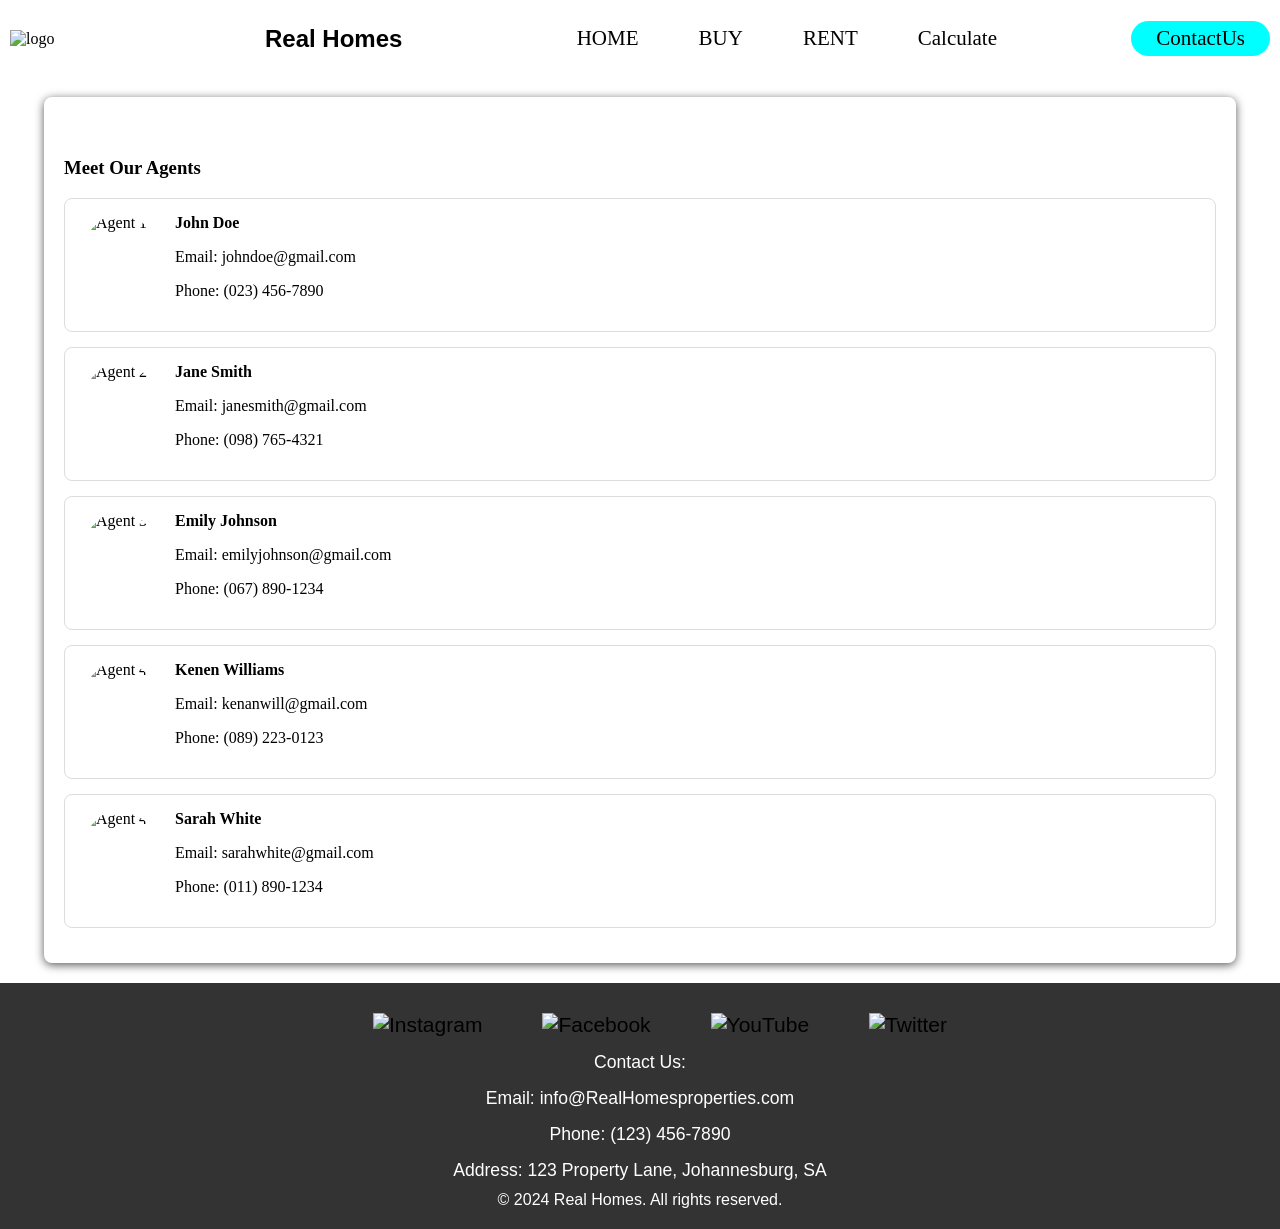
==== HTML/agent.html @ 38163c27 "initial commit my first publish" ====
<!DOCTYPE html>
<html lang="en">
<head>
    <meta charset="UTF-8">
    <meta name="viewport" content="width=device-width, initial-scale=1.0">
    <title>Real Homes</title>
    <style>
        /* General Styles */
        body {
            margin: 0;
            padding: 0;
            box-sizing: border-box;
            background-color: #fff;
            font-family: "my-font", serif;
            min-height: 100vh;
            display: flex;
            flex-direction: column;
        }


        header {
            background-color: white;
            padding: 10px;
        }

        nav {
            display: flex;
            justify-content: space-between;
            align-items: center;
            width: 100%;
        }

        .logo-container {
            display: flex;
            align-items: center; /* Aligns the logo and text vertically */
        }

        .logo-container img {
            margin-right: 15px; /* Adds space between the logo and text */
            width: 240px;
            height: auto;
        }

        .WP {
            font-family: 'Franklin Gothic Medium', 'Arial Narrow', Arial, sans-serif;
            font-size: 24px;
            font-weight: bold;
        }

        ul {
            display: flex;
            gap: 30px;
            list-style: none; /* Removes bullets */
        }

        ul li a {
            text-decoration: none;
            color: black;
            font-size: 21px;
            padding: 10px 15px;
        }

        ul li:hover a {
            text-shadow: 2px 2px 5px rgba(0, 0, 0, 0.3); /* Adds shadow on hover */
            color: rgb(0, 114, 114); /* Changes color on hover */
        }
        .signlogin {
            display: flex;
            gap: 40px;
            text-decoration: none;
        }
         a {
            text-decoration: none;
            color: black;
            font-size: 21px;
            padding: 10px 15px;
        }

        .sign, .login {
            background-color: aqua;
            padding: 5px 10px;
            border-radius: 20px;
            font-size: 20px;
            cursor: pointer;
        }

        .sign:hover {
            background-color: rgb(0, 114, 114);
            color: white;
        }
        /* Property Listings */
        .property-container {
            width: 90%;
            margin: 20px auto;
            background: white;
            border-radius: 8px;
            box-shadow: 0 2px 10px rgba(0, 0, 0, 0.658);
            padding: 20px;
        }


        .property-listings {
            display: flex;
            flex-direction: column;
            gap: 15px;
        }

        .property-card {
            display: flex;
            padding: 15px;
            border: 1px solid #ddd;
            border-radius: 8px;
            background-color: #fff;
            box-shadow: 0 2px 10px rgba(0, 0, 0, 0.05);
        }

        .property-card img {
            width: 150px;
            height: auto;
            margin-right: 15px;
            border-radius: 8px;
        }

        .property-card .details {
            flex: 1;
        }

        .property-card .price {
            font-size: 1.5em;
            color: #333;
            margin-bottom: 10px;
        }

        .agent-profiles {
            margin-top: 40px;
        }

        .agent-profile {
            display: flex;
            padding: 15px;
            border: 1px solid #ddd;
            border-radius: 8px;
            background-color: #fff;
            margin-bottom: 15px;
        }

        .agent-profile img {
            width: 80px;
            height: auto;
            border-radius: 50%; /* Makes the agent's image circular */
            margin-right: 15px;
        }

        footer {
            background-color: #333;
            color: white;
            text-align: center;
            padding: 20px;
            font-family: 'Arial', sans-serif;
            position: relative;
        }

        .social_icons {
            display: flex;
            justify-content: center;
            align-items: center;
            margin: 10px 0;
            flex-wrap: wrap;
        }

        footer p {
            color: white;
            margin-top: 15px;
            margin-bottom: 10px;
            font-size: 17.6px;
        }

 
    </style>
</head>
<body>
    <header>
        <nav>
            <div class="logo-container">
                <img src="logo.png" alt="logo">
                <div class="WP">Real Homes</div> 
            </div>
            <div class="navigator">
                <ul>
                    <li><a href="./HomePage.html">HOME</a></li>
                    <li><a href="./BuyPage.html">BUY</a></li>
                    <li><a href="./RentPage.html">RENT</a></li>        
                    <li><a href="./calculator.html">Calculate</a></li>
                </ul>
            </div>
            <div class="signlogin">
                <div class="sign"><a href="./contactUs.html">ContactUs</a></div> 
            </div>
        </nav>
    </header>

    <div class="property-container">

        <div class="agent-profiles">
            <h3>Meet Our Agents</h3>
            <div class="agent-profile">
                <img src="agent 1.jpeg" alt="Agent 1">
                <div class="details">
                    <strong>John Doe</strong><br>
                    <p>Email: johndoe@gmail.com</p>
                    <p>Phone: (023) 456-7890</p>
                </div>
            </div>
            <div class="agent-profile">
                <img src="agent 3.jpeg" alt="Agent 2">
                <div class="details">
                    <strong>Jane Smith</strong><br>
                    <p>Email: janesmith@gmail.com</p>
                    <p>Phone: (098) 765-4321</p>
                </div>
            </div>
            <div class="agent-profile">
                <img src="agent 2.jpeg" alt="Agent 3">
                <div class="details">
                    <strong>Emily Johnson</strong><br>
                    <p>Email: emilyjohnson@gmail.com</p>
                    <p>Phone: (067) 890-1234</p>
                </div>
            </div>
            <div class="agent-profile">
                <img src="agent 4.jpg" alt="Agent 4">
                <div class="details">
                    <strong>Kenen Williams</strong><br>
                    <p>Email: kenanwill@gmail.com</p>
                    <p>Phone: (089) 223-0123</p>
                </div>
            </div>
            <div class="agent-profile">
                <img src="agent 5.jpeg" alt="Agent 4">
                <div class="details">
                    <strong>Sarah White</strong><br>
                    <p>Email: sarahwhite@gmail.com</p>
                    <p>Phone: (011) 890-1234</p>
                </div>
            </div>
        </div>
    </div>

    <footer>
        <ul class="social_icons">
            <li><a href="https://instagram.com"><img src="instagram.png" width="30px" height="30px" alt="Instagram"></a></li>
            <li><a href="https://facebook.com"><img src="facebook.png" width="30px" height="30px" alt="Facebook"></a></li>
            <li><a href="https://youtube.com"><img src="Youtube.png" width="30px" height="30px" alt="YouTube"></a></li>
            <li><a href="https://twitter.com"><img src="x.png" width="30px" height="30px" alt="Twitter"></a></li>
        </ul>
        <div class="info">
            <p>Contact Us:</p>
            <p>Email: info@RealHomesproperties.com</p>
            <p>Phone: (123) 456-7890</p>
            <p>Address: 123 Property Lane, Johannesburg, SA</p>            
        </div>
        <div class="symbols">&#169; 2024 Real Homes. All rights reserved.</div>
    </footer>

    <script>
      
    </script>
</body>
</html>
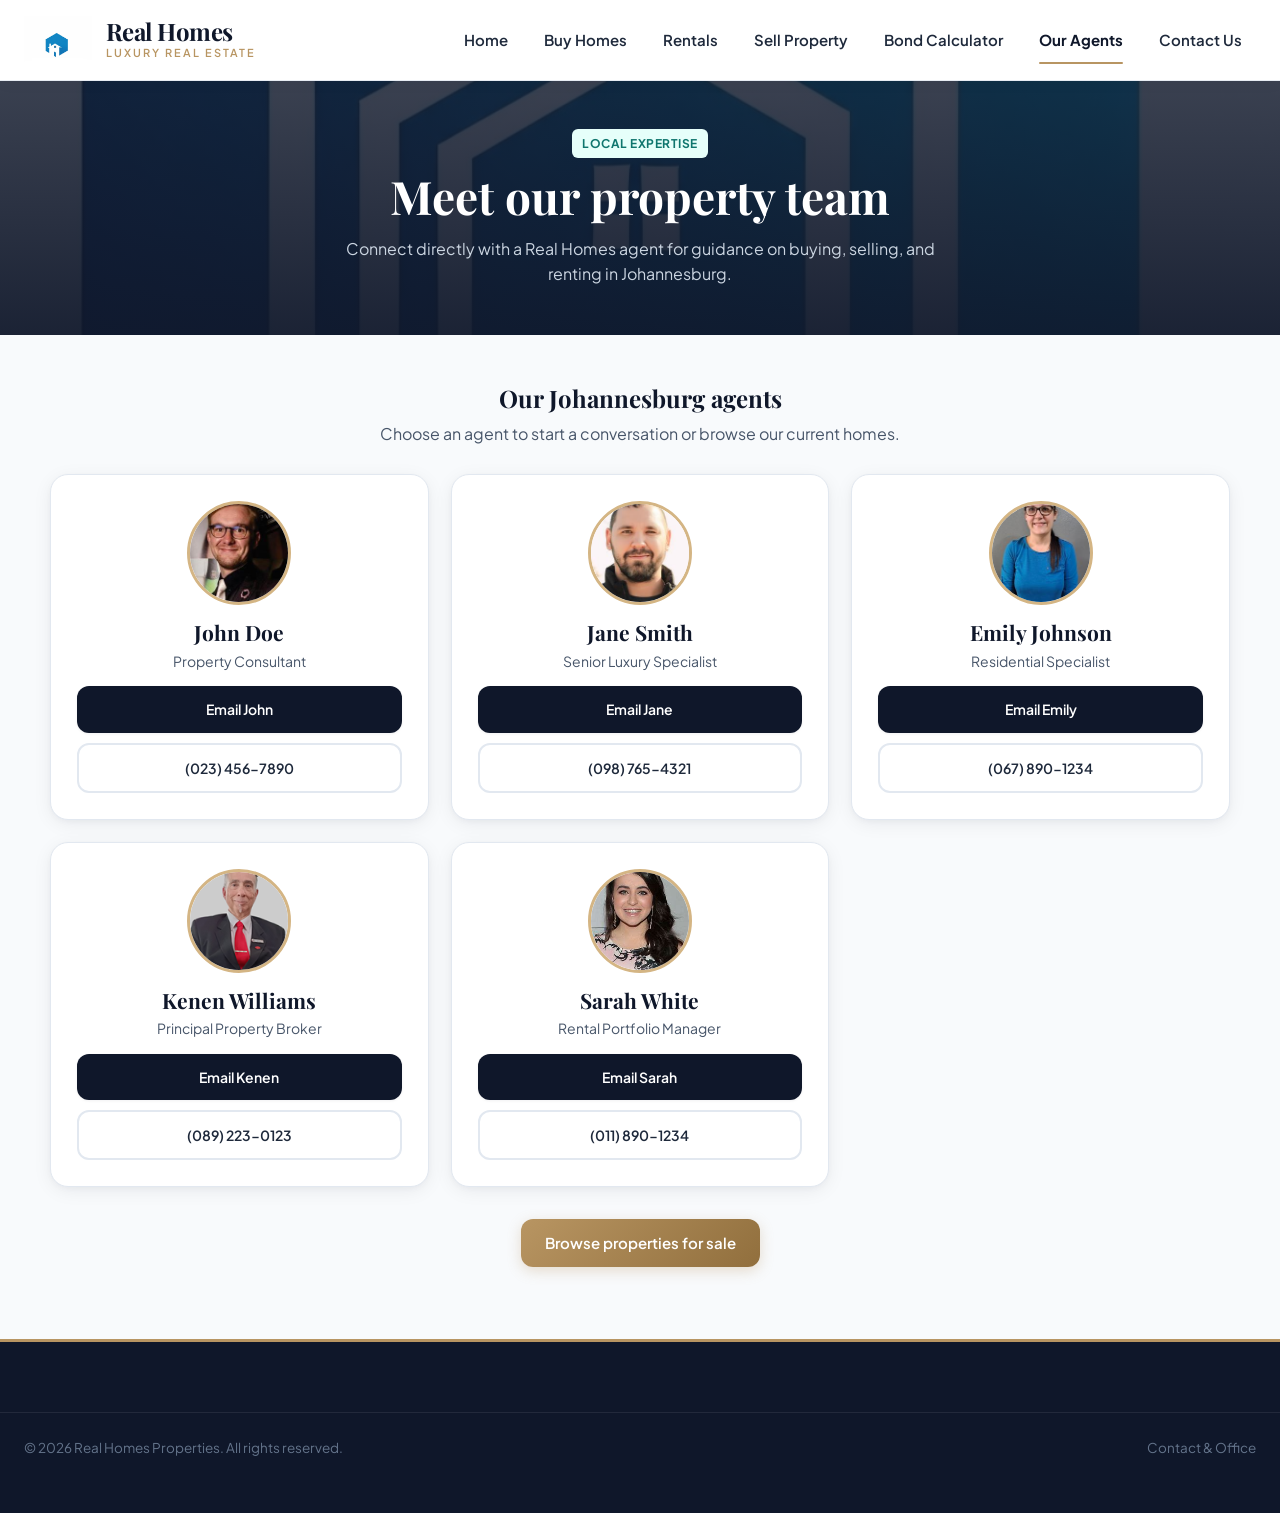
==== commit 8a65222c: "Refactor HTML structure and styles for calculator and contact pages; add new sell property page with" ====
--- a/HTML/agent.html
+++ b/HTML/agent.html
@@ -3,267 +3,188 @@
 <head>
     <meta charset="UTF-8">
     <meta name="viewport" content="width=device-width, initial-scale=1.0">
-    <title>Real Homes</title>
+    <meta name="description" content="Meet the Real Homes property team serving Johannesburg.">
+    <title>Our Agents | Real Homes</title>
+    <link rel="stylesheet" href="css/style.css">
     <style>
-        /* General Styles */
-        body {
-            margin: 0;
-            padding: 0;
-            box-sizing: border-box;
-            background-color: #fff;
-            font-family: "my-font", serif;
-            min-height: 100vh;
-            display: flex;
-            flex-direction: column;
+        .page-banner {
+            padding: 48px 24px;
+            text-align: center;
+            color: #ffffff;
+            background: linear-gradient(180deg, rgba(15, 23, 42, 0.82), rgba(15, 23, 42, 0.95)), url('../IMAGES/Headline.jpeg') center/cover no-repeat;
         }
 
-
-        header {
-            background-color: white;
-            padding: 10px;
-        }
-
-        nav {
-            display: flex;
-            justify-content: space-between;
-            align-items: center;
-            width: 100%;
-        }
-
-        .logo-container {
-            display: flex;
-            align-items: center; /* Aligns the logo and text vertically */
-        }
-
-        .logo-container img {
-            margin-right: 15px; /* Adds space between the logo and text */
-            width: 240px;
-            height: auto;
-        }
-
-        .WP {
-            font-family: 'Franklin Gothic Medium', 'Arial Narrow', Arial, sans-serif;
-            font-size: 24px;
-            font-weight: bold;
-        }
-
-        ul {
-            display: flex;
-            gap: 30px;
-            list-style: none; /* Removes bullets */
-        }
-
-        ul li a {
-            text-decoration: none;
-            color: black;
-            font-size: 21px;
-            padding: 10px 15px;
-        }
-
-        ul li:hover a {
-            text-shadow: 2px 2px 5px rgba(0, 0, 0, 0.3); /* Adds shadow on hover */
-            color: rgb(0, 114, 114); /* Changes color on hover */
-        }
-        .signlogin {
-            display: flex;
-            gap: 40px;
-            text-decoration: none;
-        }
-         a {
-            text-decoration: none;
-            color: black;
-            font-size: 21px;
-            padding: 10px 15px;
-        }
-
-        .sign, .login {
-            background-color: aqua;
-            padding: 5px 10px;
-            border-radius: 20px;
-            font-size: 20px;
-            cursor: pointer;
-        }
-
-        .sign:hover {
-            background-color: rgb(0, 114, 114);
-            color: white;
-        }
-        /* Property Listings */
-        .property-container {
-            width: 90%;
-            margin: 20px auto;
-            background: white;
-            border-radius: 8px;
-            box-shadow: 0 2px 10px rgba(0, 0, 0, 0.658);
-            padding: 20px;
-        }
-
-
-        .property-listings {
-            display: flex;
-            flex-direction: column;
-            gap: 15px;
-        }
-
-        .property-card {
-            display: flex;
-            padding: 15px;
-            border: 1px solid #ddd;
-            border-radius: 8px;
-            background-color: #fff;
-            box-shadow: 0 2px 10px rgba(0, 0, 0, 0.05);
-        }
-
-        .property-card img {
-            width: 150px;
-            height: auto;
-            margin-right: 15px;
-            border-radius: 8px;
-        }
-
-        .property-card .details {
-            flex: 1;
-        }
-
-        .property-card .price {
-            font-size: 1.5em;
-            color: #333;
+        .page-banner h1 {
+            color: #ffffff;
+            font-size: clamp(32px, 4vw, 46px);
             margin-bottom: 10px;
         }
 
-        .agent-profiles {
-            margin-top: 40px;
+        .page-banner p {
+            color: #cbd5e1;
+            max-width: 620px;
+            margin: 0 auto;
         }
 
-        .agent-profile {
-            display: flex;
-            padding: 15px;
-            border: 1px solid #ddd;
-            border-radius: 8px;
-            background-color: #fff;
-            margin-bottom: 15px;
+        .agent-directory {
+            max-width: 1180px;
+            width: calc(100% - 48px);
+            margin: 48px auto 72px;
         }
 
-        .agent-profile img {
-            width: 80px;
-            height: auto;
-            border-radius: 50%; /* Makes the agent's image circular */
-            margin-right: 15px;
+        .agent-directory-intro {
+            text-align: center;
+            margin-bottom: 28px;
         }
 
-        footer {
-            background-color: #333;
-            color: white;
-            text-align: center;
-            padding: 20px;
-            font-family: 'Arial', sans-serif;
-            position: relative;
+        .agent-directory-intro p {
+            color: var(--text-secondary);
+            margin-top: 8px;
         }
 
-        .social_icons {
-            display: flex;
-            justify-content: center;
-            align-items: center;
-            margin: 10px 0;
-            flex-wrap: wrap;
+        .agent-directory-grid {
+            display: grid;
+            grid-template-columns: repeat(auto-fit, minmax(min(100%, 300px), 1fr));
+            gap: 22px;
         }
 
-        footer p {
-            color: white;
-            margin-top: 15px;
-            margin-bottom: 10px;
-            font-size: 17.6px;
+        .agent-directory-card {
+            background: var(--bg-card);
+            border: 1px solid var(--border-light);
+            border-radius: var(--radius-lg);
+            padding: 26px;
+            box-shadow: var(--shadow-md);
+            text-align: center;
         }
 
- 
+        .agent-directory-card img {
+            width: 104px;
+            height: 104px;
+            object-fit: cover;
+            border-radius: 50%;
+            border: 3px solid var(--gold-light);
+            margin: 0 auto 14px;
+        }
+
+        .agent-directory-card h2 {
+            font-size: 21px;
+            margin-bottom: 4px;
+        }
+
+        .agent-directory-card p {
+            color: var(--text-secondary);
+            font-size: 14px;
+            margin-bottom: 14px;
+        }
+
+        .agent-directory-actions {
+            display: grid;
+            gap: 10px;
+        }
+
+        .agent-directory-actions .btn {
+            width: 100%;
+            font-size: 14px;
+        }
+
+        .agent-directory-cta {
+            text-align: center;
+            margin-top: 32px;
+        }
     </style>
 </head>
 <body>
-    <header>
-        <nav>
-            <div class="logo-container">
-                <img src="logo.png" alt="logo">
-                <div class="WP">Real Homes</div> 
-            </div>
-            <div class="navigator">
-                <ul>
-                    <li><a href="./HomePage.html">HOME</a></li>
-                    <li><a href="./BuyPage.html">BUY</a></li>
-                    <li><a href="./RentPage.html">RENT</a></li>        
-                    <li><a href="./calculator.html">Calculate</a></li>
-                </ul>
-            </div>
-            <div class="signlogin">
-                <div class="sign"><a href="./contactUs.html">ContactUs</a></div> 
-            </div>
-        </nav>
+    <header class="site-header">
+        <div class="nav-container">
+            <a href="HomePage.html" class="brand-logo-wrap">
+                <img src="../IMAGES/logo.png" alt="Real Homes Logo" class="brand-logo-img">
+                <div class="brand-title-box">
+                    <span class="brand-name">Real Homes</span>
+                    <span class="brand-tagline">Luxury Real Estate</span>
+                </div>
+            </a>
+            <button class="mobile-toggle" aria-label="Toggle navigation">&#9776;</button>
+            <ul class="nav-menu">
+                <li><a href="HomePage.html" class="nav-link">Home</a></li>
+                <li><a href="BuyPage.html" class="nav-link">Buy Homes</a></li>
+                <li><a href="RentPage.html" class="nav-link">Rentals</a></li>
+                <li><a href="sell.html" class="nav-link">Sell Property</a></li>
+                <li><a href="calculator.html" class="nav-link">Bond Calculator</a></li>
+                <li><a href="agent.html" class="nav-link active">Our Agents</a></li>
+                <li><a href="contactUs.html" class="nav-link">Contact Us</a></li>
+            </ul>
+        </div>
     </header>
 
-    <div class="property-container">
+    <section class="page-banner">
+        <span class="badge badge-teal" style="margin-bottom: 10px;">Local expertise</span>
+        <h1>Meet our property team</h1>
+        <p>Connect directly with a Real Homes agent for guidance on buying, selling, and renting in Johannesburg.</p>
+    </section>
 
-        <div class="agent-profiles">
-            <h3>Meet Our Agents</h3>
-            <div class="agent-profile">
-                <img src="agent 1.jpeg" alt="Agent 1">
-                <div class="details">
-                    <strong>John Doe</strong><br>
-                    <p>Email: johndoe@gmail.com</p>
-                    <p>Phone: (023) 456-7890</p>
+    <main class="agent-directory">
+        <div class="agent-directory-intro">
+            <h2>Our Johannesburg agents</h2>
+            <p>Choose an agent to start a conversation or browse our current homes.</p>
+        </div>
+        <div class="agent-directory-grid">
+            <article class="agent-directory-card">
+                <img src="../IMAGES/agents Portals/agent 1.jpeg" alt="John Doe">
+                <h2>John Doe</h2>
+                <p>Property Consultant</p>
+                <div class="agent-directory-actions">
+                    <a class="btn btn-primary" href="mailto:johndoe@gmail.com">Email John</a>
+                    <a class="btn btn-outline" href="tel:+27234567890">(023) 456-7890</a>
                 </div>
-            </div>
-            <div class="agent-profile">
-                <img src="agent 3.jpeg" alt="Agent 2">
-                <div class="details">
-                    <strong>Jane Smith</strong><br>
-                    <p>Email: janesmith@gmail.com</p>
-                    <p>Phone: (098) 765-4321</p>
+            </article>
+            <article class="agent-directory-card">
+                <img src="../IMAGES/agents Portals/agent 3.jpeg" alt="Jane Smith">
+                <h2>Jane Smith</h2>
+                <p>Senior Luxury Specialist</p>
+                <div class="agent-directory-actions">
+                    <a class="btn btn-primary" href="mailto:janesmith@gmail.com">Email Jane</a>
+                    <a class="btn btn-outline" href="tel:+27987654321">(098) 765-4321</a>
                 </div>
-            </div>
-            <div class="agent-profile">
-                <img src="agent 2.jpeg" alt="Agent 3">
-                <div class="details">
-                    <strong>Emily Johnson</strong><br>
-                    <p>Email: emilyjohnson@gmail.com</p>
-                    <p>Phone: (067) 890-1234</p>
+            </article>
+            <article class="agent-directory-card">
+                <img src="../IMAGES/agents Portals/agent 2.jpeg" alt="Emily Johnson">
+                <h2>Emily Johnson</h2>
+                <p>Residential Specialist</p>
+                <div class="agent-directory-actions">
+                    <a class="btn btn-primary" href="mailto:emilyjohnson@gmail.com">Email Emily</a>
+                    <a class="btn btn-outline" href="tel:+27678901234">(067) 890-1234</a>
                 </div>
-            </div>
-            <div class="agent-profile">
-                <img src="agent 4.jpg" alt="Agent 4">
-                <div class="details">
-                    <strong>Kenen Williams</strong><br>
-                    <p>Email: kenanwill@gmail.com</p>
-                    <p>Phone: (089) 223-0123</p>
+            </article>
+            <article class="agent-directory-card">
+                <img src="../IMAGES/agents Portals/agent 4.jpg" alt="Kenen Williams">
+                <h2>Kenen Williams</h2>
+                <p>Principal Property Broker</p>
+                <div class="agent-directory-actions">
+                    <a class="btn btn-primary" href="mailto:kenanwill@gmail.com">Email Kenen</a>
+                    <a class="btn btn-outline" href="tel:+27892230123">(089) 223-0123</a>
                 </div>
-            </div>
-            <div class="agent-profile">
-                <img src="agent 5.jpeg" alt="Agent 4">
-                <div class="details">
-                    <strong>Sarah White</strong><br>
-                    <p>Email: sarahwhite@gmail.com</p>
-                    <p>Phone: (011) 890-1234</p>
+            </article>
+            <article class="agent-directory-card">
+                <img src="../IMAGES/agents Portals/agent 5.jpeg" alt="Sarah White">
+                <h2>Sarah White</h2>
+                <p>Rental Portfolio Manager</p>
+                <div class="agent-directory-actions">
+                    <a class="btn btn-primary" href="mailto:sarahwhite@gmail.com">Email Sarah</a>
+                    <a class="btn btn-outline" href="tel:+27118901234">(011) 890-1234</a>
                 </div>
-            </div>
+            </article>
         </div>
-    </div>
+        <div class="agent-directory-cta">
+            <a class="btn btn-gold" href="BuyPage.html">Browse properties for sale</a>
+        </div>
+    </main>
 
-    <footer>
-        <ul class="social_icons">
-            <li><a href="https://instagram.com"><img src="instagram.png" width="30px" height="30px" alt="Instagram"></a></li>
-            <li><a href="https://facebook.com"><img src="facebook.png" width="30px" height="30px" alt="Facebook"></a></li>
-            <li><a href="https://youtube.com"><img src="Youtube.png" width="30px" height="30px" alt="YouTube"></a></li>
-            <li><a href="https://twitter.com"><img src="x.png" width="30px" height="30px" alt="Twitter"></a></li>
-        </ul>
-        <div class="info">
-            <p>Contact Us:</p>
-            <p>Email: info@RealHomesproperties.com</p>
-            <p>Phone: (123) 456-7890</p>
-            <p>Address: 123 Property Lane, Johannesburg, SA</p>            
+    <footer class="site-footer">
+        <div class="footer-bottom-bar">
+            <div>&copy; 2026 Real Homes Properties. All rights reserved.</div>
+            <a href="contactUs.html">Contact &amp; Office</a>
         </div>
-        <div class="symbols">&#169; 2024 Real Homes. All rights reserved.</div>
     </footer>
-
-    <script>
-      
-    </script>
+    <script src="js/main.js"></script>
 </body>
 </html>
--- a/HTML/css/style.css
+++ b/HTML/css/style.css
@@ -0,0 +1,965 @@
+/* ==========================================================================
+   REAL HOMES LUXURY PROPERTIES - MASTER DESIGN SYSTEM
+   Professional Real Estate Web Platform Stylesheet
+   ========================================================================== */
+
+@import url('https://fonts.googleapis.com/css2?family=Plus+Jakarta+Sans:wght@300;400;500;600;700;800&family=Playfair+Display:ital,wght@0,500;0,600;0,700;1,400&display=swap');
+
+:root {
+    /* Primary Luxury Palette */
+    --primary-navy: #0f172a;
+    --navy-light: #1e293b;
+    --navy-lighter: #334155;
+    
+    /* Warm Gold Accents */
+    --gold-primary: #b89562;
+    --gold-light: #d4b584;
+    --gold-dark: #916f3d;
+    --gold-subtle: #fcf8f2;
+    
+    /* Secondary & Functional Accents */
+    --teal-accent: #0d9488;
+    --teal-dark: #0f766e;
+    --teal-light: #e6fffa;
+    --danger-red: #ef4444;
+    --success-green: #10b981;
+    
+    /* Neutral System */
+    --bg-main: #f8fafc;
+    --bg-card: #ffffff;
+    --bg-dark: #090d16;
+    --text-primary: #0f172a;
+    --text-secondary: #475569;
+    --text-muted: #94a3b8;
+    --border-light: #e2e8f0;
+    --border-subtle: #f1f5f9;
+    
+    /* Typography */
+    --font-heading: 'Playfair Display', Georgia, serif;
+    --font-body: 'Plus Jakarta Sans', -apple-system, BlinkMacSystemFont, 'Segoe UI', Roboto, sans-serif;
+    
+    /* Shadows & Elevation */
+    --shadow-sm: 0 1px 3px rgba(15, 23, 42, 0.06);
+    --shadow-md: 0 4px 20px -2px rgba(15, 23, 42, 0.08), 0 2px 6px -1px rgba(15, 23, 42, 0.04);
+    --shadow-lg: 0 16px 36px -4px rgba(15, 23, 42, 0.12), 0 8px 12px -3px rgba(15, 23, 42, 0.04);
+    --shadow-hover: 0 24px 48px -6px rgba(15, 23, 42, 0.16);
+    
+    /* Radius & Spacing */
+    --radius-sm: 6px;
+    --radius-md: 12px;
+    --radius-lg: 18px;
+    --radius-full: 9999px;
+    --transition: all 0.3s cubic-bezier(0.4, 0, 0.2, 1);
+}
+
+/* Base Reset & Core Typography */
+*, *::before, *::after {
+    box-sizing: border-box;
+    margin: 0;
+    padding: 0;
+}
+
+html {
+    scroll-behavior: smooth;
+    font-size: 16px;
+}
+
+body {
+    font-family: var(--font-body);
+    color: var(--text-primary);
+    background-color: var(--bg-main);
+    line-height: 1.6;
+    min-height: 100vh;
+    display: flex;
+    flex-direction: column;
+    overflow-x: hidden;
+    -webkit-font-smoothing: antialiased;
+}
+
+h1, h2, h3, h4, .serif-heading {
+    font-family: var(--font-heading);
+    color: var(--primary-navy);
+    line-height: 1.25;
+    font-weight: 700;
+}
+
+a {
+    color: inherit;
+    text-decoration: none;
+    transition: var(--transition);
+}
+
+img {
+    max-width: 100%;
+    height: auto;
+    display: block;
+}
+
+button, input, select, textarea {
+    font-family: inherit;
+}
+
+/* ==========================================================================
+   NAVIGATION BAR & HEADER
+   ========================================================================== */
+
+header.site-header {
+    position: sticky;
+    top: 0;
+    z-index: 1000;
+    background: rgba(255, 255, 255, 0.95);
+    backdrop-filter: blur(12px);
+    -webkit-backdrop-filter: blur(12px);
+    border-bottom: 1px solid rgba(226, 232, 240, 0.8);
+    transition: var(--transition);
+    box-shadow: 0 2px 15px rgba(0, 0, 0, 0.04);
+}
+
+.nav-container {
+    max-width: 1380px;
+    margin: 0 auto;
+    padding: 0 24px;
+    height: 80px;
+    display: flex;
+    align-items: center;
+    justify-content: space-between;
+}
+
+.brand-logo-wrap {
+    display: flex;
+    align-items: center;
+    gap: 14px;
+    text-decoration: none;
+}
+
+.brand-logo-img {
+    height: 48px;
+    width: auto;
+    object-fit: contain;
+    transition: transform 0.3s ease;
+}
+
+.brand-logo-wrap:hover .brand-logo-img {
+    transform: scale(1.03);
+}
+
+.brand-title-box {
+    display: flex;
+    flex-direction: column;
+}
+
+.brand-name {
+    font-family: var(--font-heading);
+    font-size: 24px;
+    font-weight: 700;
+    color: var(--primary-navy);
+    letter-spacing: -0.5px;
+    line-height: 1.1;
+}
+
+.brand-tagline {
+    font-size: 11px;
+    font-weight: 600;
+    letter-spacing: 2px;
+    text-transform: uppercase;
+    color: var(--gold-primary);
+}
+
+.nav-menu {
+    display: flex;
+    align-items: center;
+    gap: 8px;
+    list-style: none;
+}
+
+.nav-link {
+    font-size: 15px;
+    font-weight: 600;
+    color: var(--navy-light);
+    padding: 10px 14px;
+    border-radius: var(--radius-sm);
+    transition: var(--transition);
+    position: relative;
+    display: flex;
+    align-items: center;
+    gap: 6px;
+}
+
+.nav-link:hover {
+    color: var(--gold-primary);
+    background-color: var(--gold-subtle);
+}
+
+.nav-link.active {
+    color: var(--primary-navy);
+    font-weight: 700;
+}
+
+.nav-link.active::after {
+    content: '';
+    position: absolute;
+    bottom: -2px;
+    left: 14px;
+    right: 14px;
+    height: 2px;
+    background-color: var(--gold-primary);
+    border-radius: 2px;
+}
+
+.nav-actions {
+    display: flex;
+    align-items: center;
+    gap: 14px;
+}
+
+.btn-header-cta {
+    background: linear-gradient(135deg, var(--gold-primary), var(--gold-dark));
+    color: #ffffff;
+    font-size: 14px;
+    font-weight: 700;
+    padding: 11px 20px;
+    border-radius: var(--radius-full);
+    border: none;
+    cursor: pointer;
+    box-shadow: 0 4px 14px rgba(184, 149, 98, 0.35);
+    transition: var(--transition);
+    display: inline-flex;
+    align-items: center;
+    gap: 8px;
+    text-decoration: none;
+}
+
+.btn-header-cta:hover {
+    transform: translateY(-1px);
+    box-shadow: 0 6px 20px rgba(184, 149, 98, 0.45);
+    background: linear-gradient(135deg, var(--gold-light), var(--gold-primary));
+    color: #ffffff;
+}
+
+.btn-header-outline {
+    background: transparent;
+    border: 1.5px solid var(--border-light);
+    color: var(--navy-light);
+    font-size: 14px;
+    font-weight: 600;
+    padding: 9px 18px;
+    border-radius: var(--radius-full);
+    cursor: pointer;
+    transition: var(--transition);
+    text-decoration: none;
+    display: inline-flex;
+    align-items: center;
+    gap: 6px;
+}
+
+.btn-header-outline:hover {
+    border-color: var(--primary-navy);
+    color: var(--primary-navy);
+    background: #f1f5f9;
+}
+
+/* Mobile Nav Toggle */
+.mobile-toggle {
+    display: none;
+    background: none;
+    border: none;
+    font-size: 26px;
+    color: var(--primary-navy);
+    cursor: pointer;
+    padding: 6px;
+}
+
+/* ==========================================================================
+   BUTTONS & BADGES
+   ========================================================================== */
+
+.btn {
+    display: inline-flex;
+    align-items: center;
+    justify-content: center;
+    gap: 8px;
+    font-weight: 600;
+    font-size: 15px;
+    padding: 12px 24px;
+    border-radius: var(--radius-md);
+    cursor: pointer;
+    transition: var(--transition);
+    border: none;
+    text-align: center;
+}
+
+.btn-primary {
+    background-color: var(--primary-navy);
+    color: #ffffff;
+    box-shadow: var(--shadow-sm);
+}
+
+.btn-primary:hover {
+    background-color: var(--navy-light);
+    transform: translateY(-2px);
+    box-shadow: var(--shadow-md);
+    color: #ffffff;
+}
+
+.btn-gold {
+    background: linear-gradient(135deg, var(--gold-primary), var(--gold-dark));
+    color: #ffffff;
+    box-shadow: 0 4px 14px rgba(184, 149, 98, 0.3);
+}
+
+.btn-gold:hover {
+    background: linear-gradient(135deg, var(--gold-light), var(--gold-primary));
+    transform: translateY(-2px);
+    box-shadow: 0 6px 20px rgba(184, 149, 98, 0.4);
+    color: #ffffff;
+}
+
+.btn-teal {
+    background-color: var(--teal-accent);
+    color: #ffffff;
+}
+
+.btn-teal:hover {
+    background-color: var(--teal-dark);
+    transform: translateY(-2px);
+    color: #ffffff;
+}
+
+.btn-outline {
+    background-color: transparent;
+    border: 2px solid var(--border-light);
+    color: var(--navy-light);
+}
+
+.btn-outline:hover {
+    border-color: var(--primary-navy);
+    color: var(--primary-navy);
+    background-color: #ffffff;
+}
+
+.badge {
+    display: inline-flex;
+    align-items: center;
+    gap: 5px;
+    font-size: 12px;
+    font-weight: 700;
+    text-transform: uppercase;
+    letter-spacing: 0.5px;
+    padding: 5px 10px;
+    border-radius: var(--radius-sm);
+}
+
+.badge-navy {
+    background-color: var(--primary-navy);
+    color: #ffffff;
+}
+
+.badge-teal {
+    background-color: var(--teal-light);
+    color: var(--teal-dark);
+}
+
+/* ==========================================================================
+   PROPERTY CARD SYSTEM
+   ========================================================================== */
+
+.properties-grid {
+    display: grid;
+    grid-template-columns: repeat(auto-fill, minmax(350px, 1fr));
+    gap: 30px;
+}
+
+.property-card {
+    background: var(--bg-card);
+    border-radius: var(--radius-lg);
+    overflow: hidden;
+    border: 1px solid var(--border-light);
+    box-shadow: var(--shadow-md);
+    transition: var(--transition);
+    display: flex;
+    flex-direction: column;
+    position: relative;
+}
+
+.property-card:hover {
+    transform: translateY(-6px);
+    box-shadow: var(--shadow-hover);
+    border-color: rgba(184, 149, 98, 0.4);
+}
+
+.property-thumb-wrap {
+    position: relative;
+    width: 100%;
+    height: 250px;
+    overflow: hidden;
+    background-color: #000;
+}
+
+.property-thumb {
+    width: 100%;
+    height: 100%;
+    object-fit: cover;
+    transition: transform 0.6s ease;
+}
+
+.property-card:hover .property-thumb {
+    transform: scale(1.06);
+}
+
+.property-tags {
+    position: absolute;
+    top: 14px;
+    left: 14px;
+    display: flex;
+    gap: 8px;
+    z-index: 2;
+}
+
+.property-fav-btn {
+    position: absolute;
+    top: 14px;
+    right: 14px;
+    width: 38px;
+    height: 38px;
+    border-radius: 50%;
+    background: rgba(255, 255, 255, 0.9);
+    border: none;
+    display: flex;
+    align-items: center;
+    justify-content: center;
+    cursor: pointer;
+    box-shadow: 0 2px 8px rgba(0,0,0,0.15);
+    transition: var(--transition);
+    z-index: 2;
+    color: #64748b;
+    font-size: 18px;
+}
+
+.property-fav-btn:hover, .property-fav-btn.active {
+    background: #ffffff;
+    color: #e11d48;
+    transform: scale(1.1);
+}
+
+.property-content {
+    padding: 22px;
+    display: flex;
+    flex-direction: column;
+    flex-grow: 1;
+}
+
+.property-price-row {
+    display: flex;
+    align-items: baseline;
+    justify-content: space-between;
+    margin-bottom: 8px;
+}
+
+.property-price {
+    font-size: 26px;
+    font-weight: 800;
+    color: var(--primary-navy);
+    font-family: var(--font-body);
+}
+
+.property-price span.period {
+    font-size: 14px;
+    font-weight: 500;
+    color: var(--text-muted);
+}
+
+.property-title {
+    font-size: 19px;
+    font-weight: 700;
+    color: var(--navy-light);
+    margin-bottom: 8px;
+    line-height: 1.35;
+    display: -webkit-box;
+    -webkit-line-clamp: 1;
+    -webkit-box-orient: vertical;
+    overflow: hidden;
+}
+
+.property-location {
+    display: flex;
+    align-items: center;
+    gap: 6px;
+    color: var(--text-secondary);
+    font-size: 14px;
+    margin-bottom: 16px;
+}
+
+.property-specs {
+    display: flex;
+    align-items: center;
+    justify-content: space-between;
+    padding: 14px 0;
+    border-top: 1px solid var(--border-subtle);
+    border-bottom: 1px solid var(--border-subtle);
+    margin-bottom: 18px;
+}
+
+.spec-item {
+    display: flex;
+    align-items: center;
+    gap: 6px;
+    font-size: 13.5px;
+    font-weight: 600;
+    color: var(--navy-lighter);
+}
+
+.spec-item svg, .spec-item i {
+    color: var(--gold-primary);
+}
+
+.property-footer {
+    display: flex;
+    align-items: center;
+    justify-content: space-between;
+    margin-top: auto;
+    gap: 12px;
+}
+
+.agent-mini {
+    display: flex;
+    align-items: center;
+    gap: 10px;
+}
+
+.agent-mini-avatar {
+    width: 38px;
+    height: 38px;
+    border-radius: 50%;
+    object-fit: cover;
+    border: 2px solid var(--gold-light);
+}
+
+.agent-mini-info {
+    display: flex;
+    flex-direction: column;
+}
+
+.agent-mini-name {
+    font-size: 13px;
+    font-weight: 700;
+    color: var(--primary-navy);
+    line-height: 1.2;
+}
+
+.agent-mini-role {
+    font-size: 11px;
+    color: var(--text-muted);
+}
+
+.property-card-actions {
+    display: flex;
+    align-items: center;
+    gap: 8px;
+}
+
+.btn-card-details {
+    padding: 8px 16px;
+    font-size: 13.5px;
+    font-weight: 700;
+    border-radius: var(--radius-sm);
+    background-color: var(--primary-navy);
+    color: #ffffff;
+    border: none;
+    cursor: pointer;
+    transition: var(--transition);
+}
+
+.btn-card-details:hover {
+    background-color: var(--gold-primary);
+}
+
+/* ==========================================================================
+   INTERACTIVE MODAL SYSTEM
+   ========================================================================== */
+
+.modal-backdrop {
+    position: fixed;
+    top: 0;
+    left: 0;
+    width: 100%;
+    height: 100%;
+    background: rgba(15, 23, 42, 0.75);
+    backdrop-filter: blur(6px);
+    z-index: 2000;
+    display: none;
+    align-items: center;
+    justify-content: center;
+    padding: 20px;
+    overflow-y: auto;
+    animation: fadeIn 0.25s ease;
+}
+
+.modal-backdrop.active {
+    display: flex;
+}
+
+.modal-box {
+    background: #ffffff;
+    border-radius: var(--radius-lg);
+    width: 100%;
+    max-width: 820px;
+    box-shadow: 0 25px 50px -12px rgba(0, 0, 0, 0.35);
+    overflow: hidden;
+    position: relative;
+    max-height: 90vh;
+    display: flex;
+    flex-direction: column;
+    animation: slideUp 0.3s cubic-bezier(0.16, 1, 0.3, 1);
+}
+
+.modal-header {
+    padding: 20px 28px;
+    border-bottom: 1px solid var(--border-light);
+    display: flex;
+    align-items: center;
+    justify-content: space-between;
+    background: #fafafa;
+}
+
+.modal-title {
+    font-size: 22px;
+    font-weight: 700;
+    color: var(--primary-navy);
+}
+
+.modal-close-btn {
+    background: transparent;
+    border: none;
+    font-size: 26px;
+    color: var(--text-muted);
+    cursor: pointer;
+    padding: 4px;
+    line-height: 1;
+    transition: var(--transition);
+}
+
+.modal-close-btn:hover {
+    color: var(--danger-red);
+    transform: rotate(90deg);
+}
+
+.modal-body {
+    padding: 28px;
+    overflow-y: auto;
+}
+
+@keyframes fadeIn {
+    from { opacity: 0; }
+    to { opacity: 1; }
+}
+
+@keyframes slideUp {
+    from { transform: translateY(30px) scale(0.98); opacity: 0; }
+    to { transform: translateY(0) scale(1); opacity: 1; }
+}
+
+/* ==========================================================================
+   FORM CONTROLS & INPUTS
+   ========================================================================== */
+
+.form-group {
+    margin-bottom: 18px;
+}
+
+.form-label {
+    display: block;
+    font-size: 14px;
+    font-weight: 600;
+    color: var(--navy-light);
+    margin-bottom: 6px;
+}
+
+.form-control {
+    width: 100%;
+    padding: 12px 16px;
+    font-size: 15px;
+    border: 1.5px solid var(--border-light);
+    border-radius: var(--radius-md);
+    background-color: #ffffff;
+    color: var(--text-primary);
+    transition: var(--transition);
+}
+
+.form-control:focus {
+    outline: none;
+    border-color: var(--gold-primary);
+    box-shadow: 0 0 0 4px rgba(184, 149, 98, 0.15);
+}
+
+.form-row {
+    display: grid;
+    grid-template-columns: repeat(auto-fit, minmax(200px, 1fr));
+    gap: 16px;
+}
+
+.site-dropdown {
+    background: var(--bg-card);
+    border: 1px solid var(--border-light);
+    border-radius: var(--radius-md);
+}
+
+.site-dropdown > summary {
+    display: flex;
+    align-items: center;
+    justify-content: space-between;
+    gap: 16px;
+    padding: 16px 20px;
+    color: var(--primary-navy);
+    font-weight: 700;
+    cursor: pointer;
+    list-style: none;
+}
+
+.site-dropdown > summary::-webkit-details-marker {
+    display: none;
+}
+
+.site-dropdown > summary::after {
+    content: '+';
+    color: var(--gold-dark);
+    font-size: 22px;
+    line-height: 1;
+}
+
+.site-dropdown[open] > summary::after {
+    content: '\2212';
+}
+
+.site-dropdown > summary:focus-visible {
+    outline: 3px solid rgba(184, 149, 98, 0.45);
+    outline-offset: -3px;
+}
+
+.site-dropdown[open] > summary {
+    border-bottom: 1px solid var(--border-light);
+}
+
+.site-dropdown-content {
+    padding: 20px;
+}
+
+.filter-panel.site-dropdown {
+    padding: 0;
+    overflow: hidden;
+}
+
+.filter-panel.site-dropdown > summary {
+    padding: 14px 28px;
+}
+
+.filter-panel.site-dropdown .filter-grid {
+    padding: 0 28px 24px;
+}
+
+/* ==========================================================================
+   SITE FOOTER
+   ========================================================================== */
+
+footer.site-footer {
+    background-color: var(--primary-navy);
+    color: #e2e8f0;
+    padding-top: 70px;
+    padding-bottom: 30px;
+    margin-top: auto;
+    border-top: 3px solid var(--gold-primary);
+    position: relative;
+}
+
+.footer-top-container {
+    max-width: 1380px;
+    margin: 0 auto;
+    padding: 0 24px;
+    display: grid;
+    grid-template-columns: 2fr 1fr 1fr 1.5fr;
+    gap: 40px;
+    margin-bottom: 50px;
+}
+
+.footer-brand-col p {
+    color: #94a3b8;
+    font-size: 14.5px;
+    line-height: 1.7;
+    margin: 18px 0 24px;
+    max-width: 360px;
+}
+
+.footer-compliance-tag {
+    display: inline-flex;
+    align-items: center;
+    gap: 8px;
+    background: rgba(255, 255, 255, 0.05);
+    border: 1px solid rgba(255, 255, 255, 0.1);
+    padding: 8px 14px;
+    border-radius: var(--radius-sm);
+    font-size: 12px;
+    color: #cbd5e1;
+}
+
+.footer-col-title {
+    font-family: var(--font-body);
+    font-size: 16px;
+    font-weight: 700;
+    color: #ffffff;
+    text-transform: uppercase;
+    letter-spacing: 1.2px;
+    margin-bottom: 22px;
+    position: relative;
+}
+
+.footer-col-title::after {
+    content: '';
+    position: absolute;
+    bottom: -8px;
+    left: 0;
+    width: 28px;
+    height: 2px;
+    background-color: var(--gold-primary);
+}
+
+.footer-links-list {
+    list-style: none;
+    display: flex;
+    flex-direction: column;
+    gap: 12px;
+}
+
+.footer-links-list li a {
+    color: #94a3b8;
+    font-size: 14.5px;
+    transition: var(--transition);
+    display: inline-flex;
+    align-items: center;
+    gap: 6px;
+}
+
+.footer-links-list li a:hover {
+    color: var(--gold-light);
+    transform: translateX(4px);
+}
+
+.footer-contact-info {
+    display: flex;
+    flex-direction: column;
+    gap: 14px;
+    color: #94a3b8;
+    font-size: 14px;
+}
+
+.contact-line {
+    display: flex;
+    align-items: flex-start;
+    gap: 12px;
+}
+
+.contact-icon {
+    color: var(--gold-primary);
+    font-size: 18px;
+    margin-top: 2px;
+}
+
+.footer-social-wrap {
+    display: flex;
+    gap: 12px;
+    margin-top: 20px;
+}
+
+.social-circle-btn {
+    width: 40px;
+    height: 40px;
+    border-radius: 50%;
+    background: rgba(255, 255, 255, 0.08);
+    display: flex;
+    align-items: center;
+    justify-content: center;
+    transition: var(--transition);
+    color: #ffffff;
+    border: 1px solid rgba(255, 255, 255, 0.1);
+}
+
+.social-circle-btn:hover {
+    background: var(--gold-primary);
+    border-color: var(--gold-primary);
+    transform: translateY(-3px);
+}
+
+.social-circle-btn img {
+    width: 18px;
+    height: 18px;
+    object-fit: contain;
+    filter: brightness(0) invert(1);
+}
+
+.footer-bottom-bar {
+    max-width: 1380px;
+    margin: 0 auto;
+    padding: 24px;
+    border-top: 1px solid rgba(255, 255, 255, 0.08);
+    display: flex;
+    align-items: center;
+    justify-content: space-between;
+    font-size: 13.5px;
+    color: #64748b;
+    flex-wrap: wrap;
+    gap: 16px;
+}
+
+/* ==========================================================================
+   RESPONSIVE BREAKPOINTS
+   ========================================================================== */
+
+@media (max-width: 1024px) {
+    .footer-top-container {
+        grid-template-columns: 1fr 1fr;
+        gap: 36px;
+    }
+    .properties-grid {
+        grid-template-columns: repeat(auto-fill, minmax(300px, 1fr));
+    }
+}
+
+@media (max-width: 768px) {
+    .nav-container {
+        height: 70px;
+    }
+    
+    .nav-menu {
+        position: fixed;
+        top: 70px;
+        left: 0;
+        right: 0;
+        background: #ffffff;
+        flex-direction: column;
+        align-items: flex-start;
+        padding: 20px 24px;
+        box-shadow: 0 10px 25px rgba(0,0,0,0.1);
+        display: none;
+        gap: 12px;
+        border-bottom: 2px solid var(--gold-primary);
+    }
+    
+    .nav-menu.show {
+        display: flex;
+    }
+    
+    .mobile-toggle {
+        display: block;
+    }
+    
+    .nav-actions {
+        display: none;
+    }
+    
+    .footer-top-container {
+        grid-template-columns: 1fr;
+    }
+    
+    .footer-bottom-bar {
+        flex-direction: column;
+        text-align: center;
+    }
+}
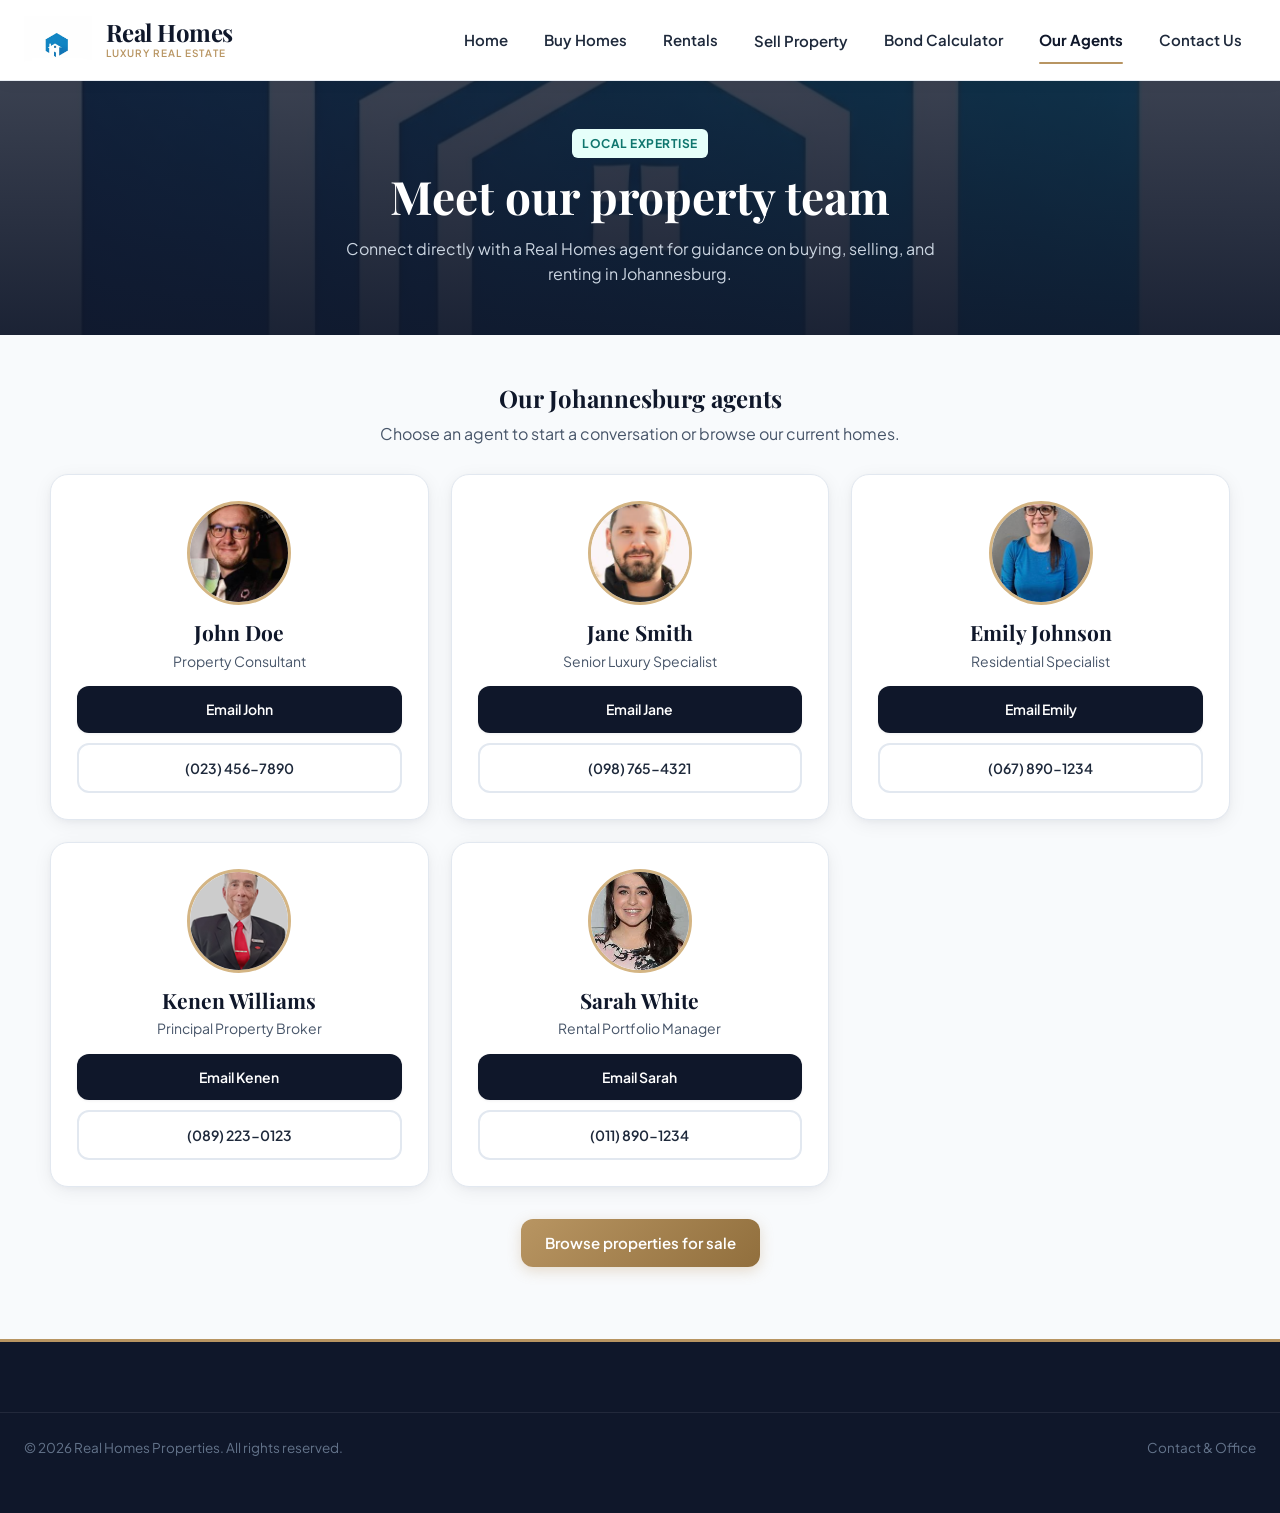
==== commit 5e5165c0: "Refactor navigation for selling property: replace links with modal buttons, implement selling consul" ====
--- a/HTML/agent.html
+++ b/HTML/agent.html
@@ -108,7 +108,7 @@
                 <li><a href="HomePage.html" class="nav-link">Home</a></li>
                 <li><a href="BuyPage.html" class="nav-link">Buy Homes</a></li>
                 <li><a href="RentPage.html" class="nav-link">Rentals</a></li>
-                <li><a href="sell.html" class="nav-link">Sell Property</a></li>
+                <li><button type="button" class="nav-link" data-open-sell-modal>Sell Property</button></li>
                 <li><a href="calculator.html" class="nav-link">Bond Calculator</a></li>
                 <li><a href="agent.html" class="nav-link active">Our Agents</a></li>
                 <li><a href="contactUs.html" class="nav-link">Contact Us</a></li>
--- a/HTML/css/style.css
+++ b/HTML/css/style.css
@@ -158,11 +158,12 @@
 }
 
 .brand-tagline {
-    font-size: 11px;
+    font-size: 10px;
     font-weight: 600;
-    letter-spacing: 2px;
+    letter-spacing: 1px;
     text-transform: uppercase;
     color: var(--gold-primary);
+    white-space: nowrap;
 }
 
 .nav-menu {
@@ -183,6 +184,14 @@
     display: flex;
     align-items: center;
     gap: 6px;
+}
+
+button.nav-link {
+    appearance: none;
+    background: transparent;
+    border: 0;
+    cursor: pointer;
+    font-family: var(--font-body);
 }
 
 .nav-link:hover {
@@ -697,6 +706,176 @@
     gap: 16px;
 }
 
+.auth-main {
+    flex: 1;
+    width: min(1120px, calc(100% - 40px));
+    margin: clamp(36px, 7vw, 80px) auto;
+    display: grid;
+    grid-template-columns: minmax(0, 0.9fr) minmax(360px, 1.1fr);
+    align-items: center;
+    gap: clamp(32px, 7vw, 88px);
+}
+
+.auth-intro .badge {
+    margin-bottom: 18px;
+}
+
+.auth-intro h1 {
+    font-size: clamp(34px, 4vw, 52px);
+    margin-bottom: 16px;
+}
+
+.auth-intro p {
+    color: var(--text-secondary);
+    font-size: 17px;
+    max-width: 470px;
+}
+
+.auth-card {
+    padding: clamp(24px, 4vw, 40px);
+    background: var(--bg-card);
+    border: 1px solid var(--border-light);
+    border-radius: var(--radius-lg);
+    box-shadow: var(--shadow-lg);
+}
+
+.auth-card h2 {
+    font-size: 28px;
+    margin-bottom: 8px;
+}
+
+.auth-card-intro {
+    color: var(--text-secondary);
+    margin-bottom: 24px;
+}
+
+.auth-mode-switch {
+    display: grid;
+    grid-template-columns: 1fr 1fr;
+    gap: 6px;
+    padding: 5px;
+    margin-bottom: 26px;
+    background: var(--border-subtle);
+    border-radius: var(--radius-md);
+}
+
+.auth-mode-button {
+    padding: 10px 14px;
+    border: 0;
+    border-radius: 9px;
+    background: transparent;
+    color: var(--text-secondary);
+    font-weight: 700;
+    cursor: pointer;
+}
+
+.auth-mode-button.active {
+    background: #ffffff;
+    color: var(--primary-navy);
+    box-shadow: var(--shadow-sm);
+}
+
+.auth-form[hidden] {
+    display: none;
+}
+
+.auth-status {
+    margin: 16px 0 0;
+    color: var(--danger-red);
+    font-size: 14px;
+}
+
+.auth-status[data-state="success"] {
+    color: var(--success-green);
+}
+
+.sell-modal-backdrop {
+    position: fixed;
+    inset: 0;
+    z-index: 3000;
+    display: none;
+    align-items: center;
+    justify-content: center;
+    padding: 24px;
+    overflow-y: auto;
+    background: rgba(9, 13, 22, 0.72);
+}
+
+.sell-modal-backdrop.is-open {
+    display: flex;
+}
+
+.sell-modal {
+    width: min(100%, 760px);
+    max-height: calc(100vh - 48px);
+    overflow-y: auto;
+    background: var(--bg-card);
+    border: 1px solid rgba(255, 255, 255, 0.6);
+    border-radius: var(--radius-lg);
+    box-shadow: 0 24px 80px rgba(0, 0, 0, 0.28);
+}
+
+.sell-modal-header {
+    display: flex;
+    align-items: flex-start;
+    justify-content: space-between;
+    gap: 24px;
+    padding: 30px 32px 22px;
+    border-bottom: 1px solid var(--border-subtle);
+}
+
+.sell-modal-header h2 {
+    margin: 14px 0 6px;
+    font-size: clamp(24px, 4vw, 32px);
+}
+
+.sell-modal-header p {
+    color: var(--text-secondary);
+}
+
+.sell-modal-close {
+    flex: 0 0 auto;
+    width: 40px;
+    height: 40px;
+    border: 1px solid var(--border-light);
+    border-radius: 50%;
+    background: #ffffff;
+    color: var(--text-secondary);
+    font-size: 24px;
+    line-height: 1;
+    cursor: pointer;
+}
+
+.sell-modal-close:hover {
+    color: var(--danger-red);
+    border-color: var(--danger-red);
+}
+
+.sell-modal-form {
+    padding: 24px 32px 32px;
+}
+
+.sell-modal-form textarea {
+    min-height: 110px;
+    resize: vertical;
+}
+
+.sell-modal-feedback {
+    margin: 0 0 16px;
+    color: var(--danger-red);
+    font-size: 14px;
+}
+
+.sell-modal-actions {
+    display: flex;
+    justify-content: flex-end;
+    gap: 12px;
+}
+
+body.sell-modal-open {
+    overflow: hidden;
+}
+
 .site-dropdown {
     background: var(--bg-card);
     border: 1px solid var(--border-light);
@@ -842,6 +1021,22 @@
     transform: translateX(4px);
 }
 
+.footer-links-list li button {
+    padding: 0;
+    border: 0;
+    background: none;
+    color: #94a3b8;
+    font: inherit;
+    font-size: 14.5px;
+    cursor: pointer;
+    transition: var(--transition);
+}
+
+.footer-links-list li button:hover {
+    color: var(--gold-light);
+    transform: translateX(4px);
+}
+
 .footer-contact-info {
     display: flex;
     flex-direction: column;
@@ -919,6 +1114,39 @@
     }
     .properties-grid {
         grid-template-columns: repeat(auto-fill, minmax(300px, 1fr));
+    }
+}
+
+@media (min-width: 769px) and (max-width: 1024px) {
+    .nav-container {
+        height: 70px;
+    }
+
+    .nav-menu {
+        position: fixed;
+        top: 70px;
+        left: 0;
+        right: 0;
+        background: #ffffff;
+        flex-direction: column;
+        align-items: flex-start;
+        padding: 20px 24px;
+        box-shadow: 0 10px 25px rgba(0, 0, 0, 0.1);
+        display: none;
+        gap: 12px;
+        border-bottom: 2px solid var(--gold-primary);
+    }
+
+    .nav-menu.show {
+        display: flex;
+    }
+
+    .mobile-toggle {
+        display: block;
+    }
+
+    .nav-actions {
+        display: none;
     }
 }
 
@@ -957,6 +1185,41 @@
     .footer-top-container {
         grid-template-columns: 1fr;
     }
+
+    .auth-main {
+        grid-template-columns: 1fr;
+    }
+
+    .auth-intro {
+        text-align: center;
+    }
+
+    .auth-intro p {
+        margin: 0 auto;
+    }
+
+    .sell-modal-backdrop {
+        align-items: flex-start;
+        padding: 12px;
+    }
+
+    .sell-modal {
+        max-height: calc(100vh - 24px);
+    }
+
+    .sell-modal-header,
+    .sell-modal-form {
+        padding-left: 20px;
+        padding-right: 20px;
+    }
+
+    .sell-modal-actions {
+        flex-direction: column-reverse;
+    }
+
+    .sell-modal-actions .btn {
+        width: 100%;
+    }
     
     .footer-bottom-bar {
         flex-direction: column;
